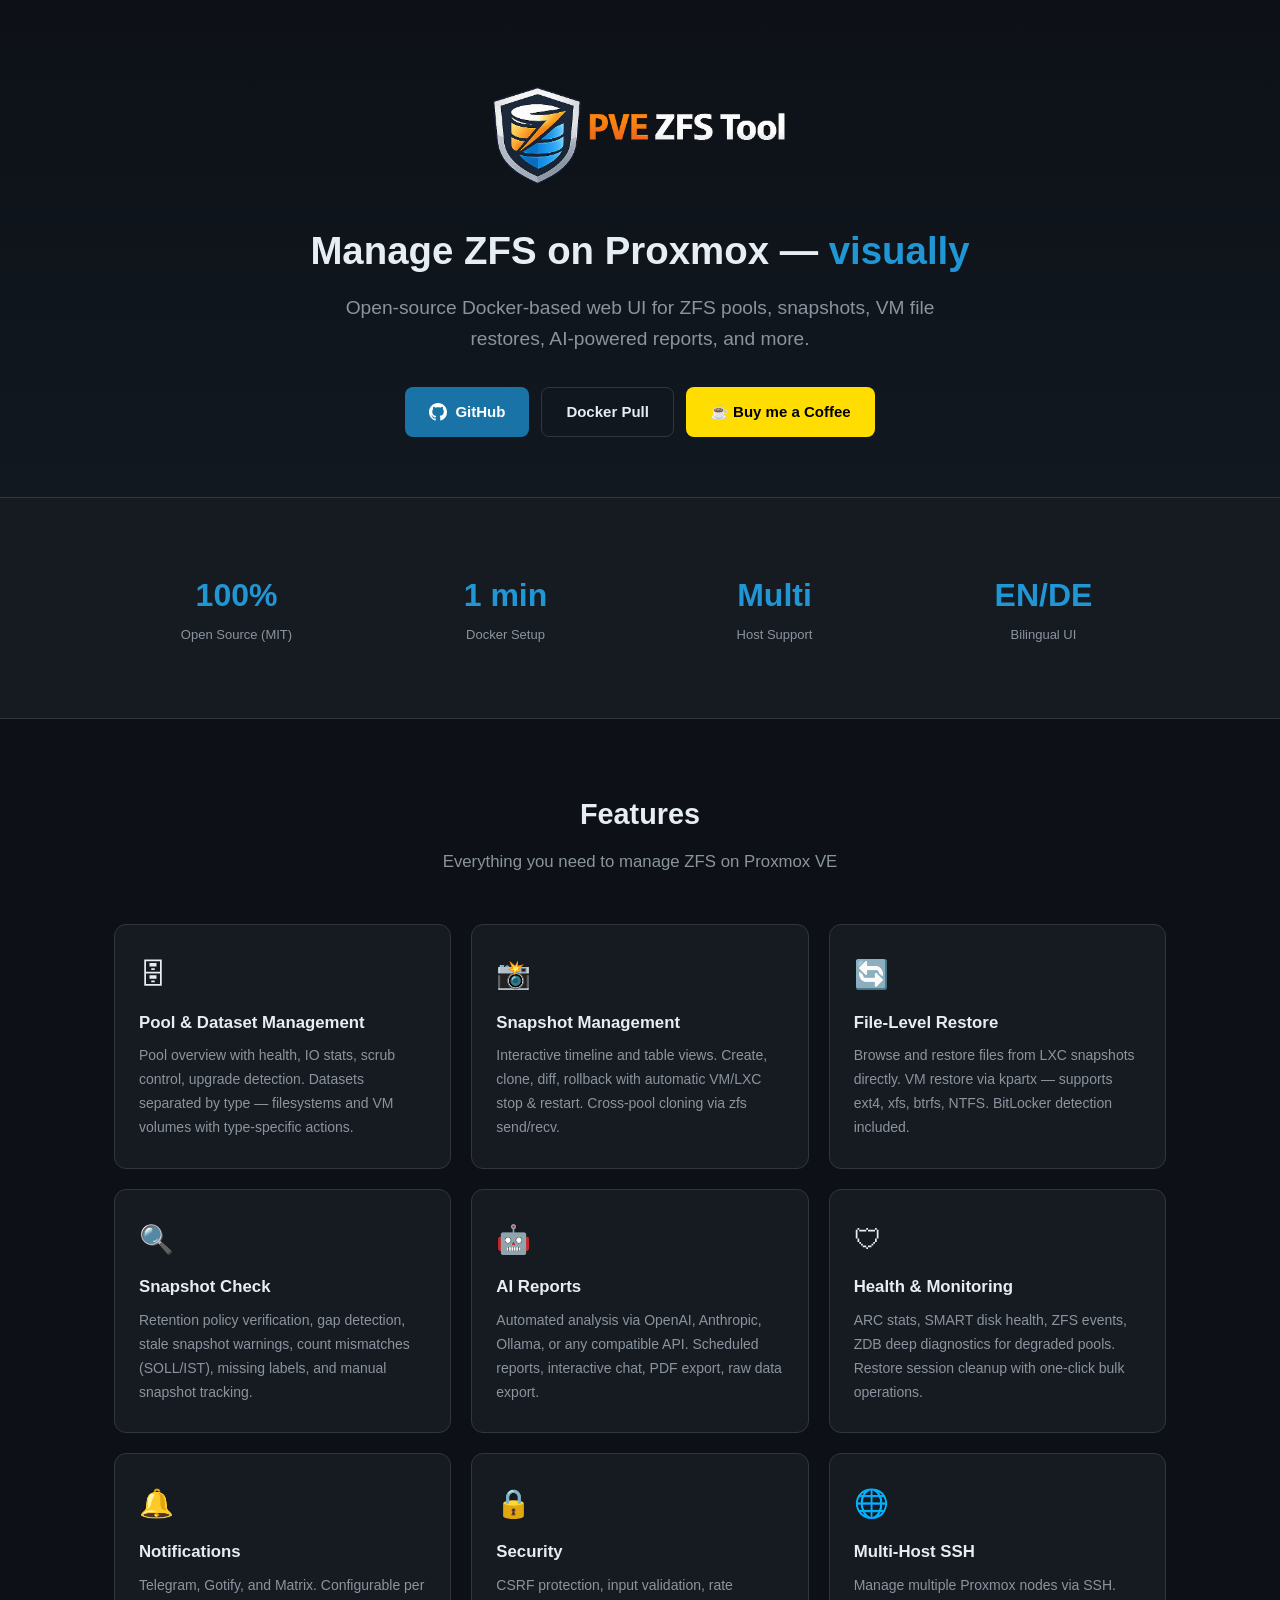
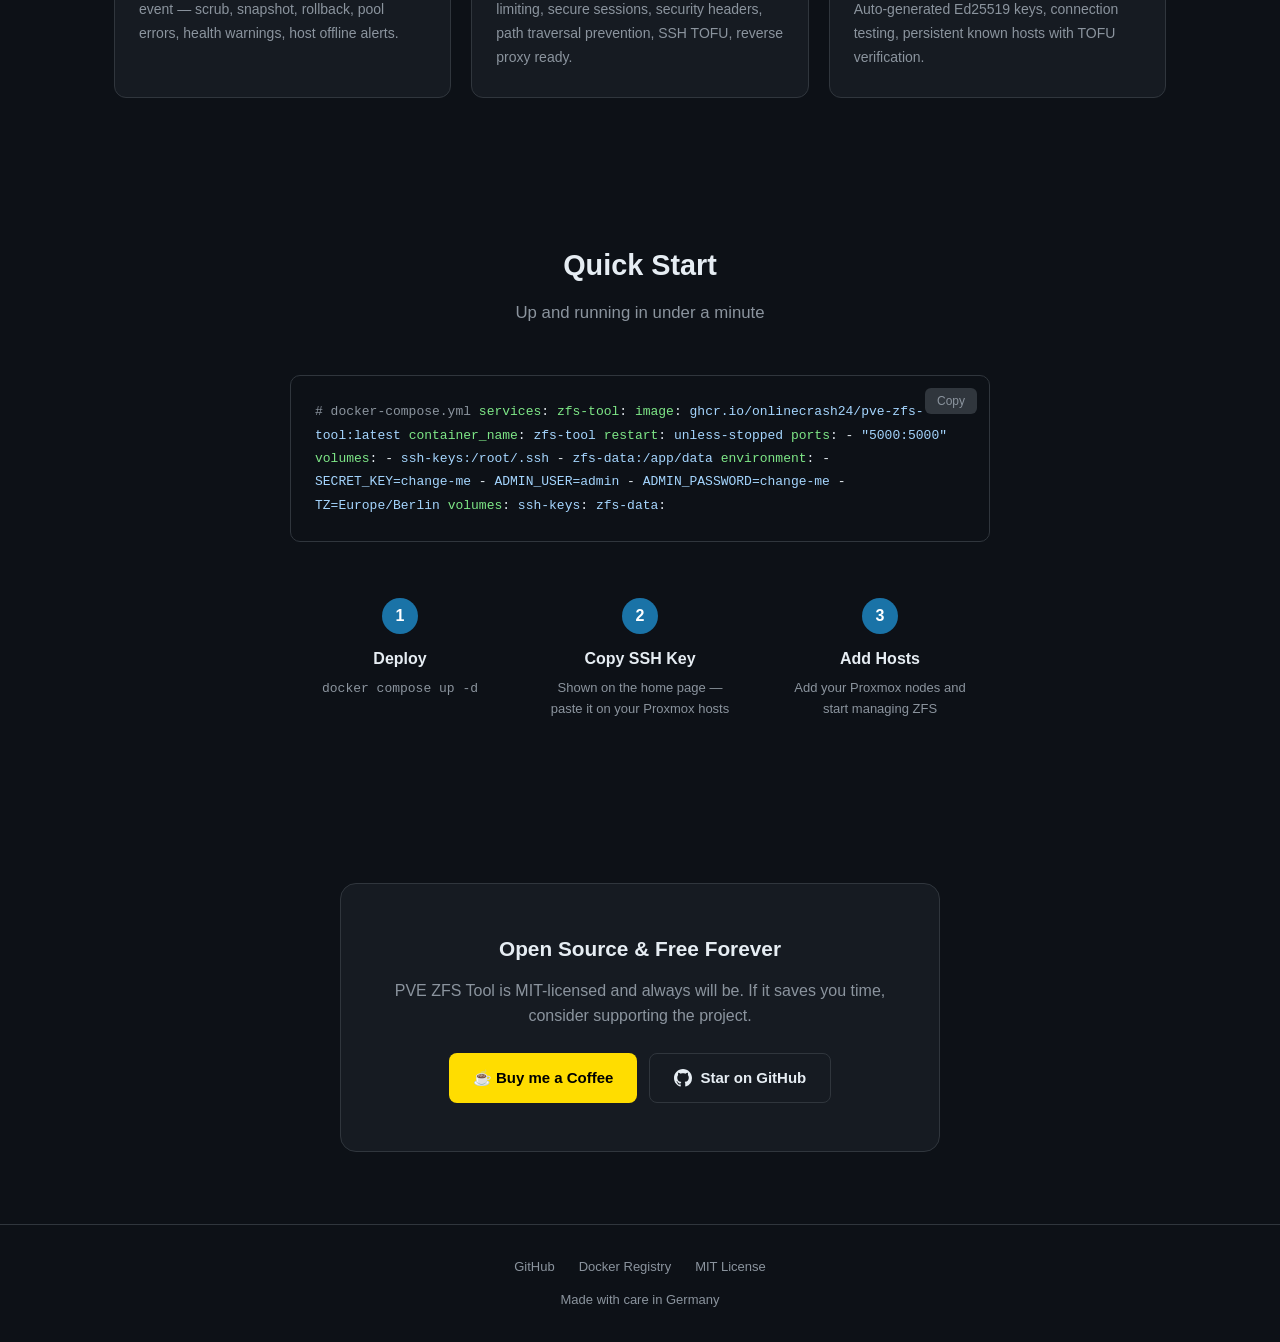
==== docs/index.html @ 01dadf02 "feat: Landing Page für pvezfs.de (GitHub Pages) OnePage mit Dark Theme: Hero, Features, Quick Start," ====
<!DOCTYPE html>
<html lang="en">
<head>
    <meta charset="UTF-8">
    <meta name="viewport" content="width=device-width, initial-scale=1.0">
    <title>PVE ZFS Tool — Manage ZFS on Proxmox, visually</title>
    <meta name="description" content="Open-source Docker-based web UI for managing ZFS pools, datasets, snapshots, and VM file restores across Proxmox VE hosts.">
    <meta property="og:title" content="PVE ZFS Tool">
    <meta property="og:description" content="Manage ZFS on Proxmox — visually. Open Source.">
    <meta property="og:image" content="https://pvezfs.de/logo.png">
    <meta property="og:url" content="https://pvezfs.de">
    <link rel="icon" href="logo.png" type="image/png">
    <style>
        :root {
            --bg: #0d1117;
            --bg-card: #161b22;
            --border: #30363d;
            --text: #e6edf3;
            --text-secondary: #8b949e;
            --accent: #1a73a7;
            --accent-light: #2196d4;
            --success: #3fb950;
            --orange: #d29922;
        }

        * { margin: 0; padding: 0; box-sizing: border-box; }

        body {
            background: var(--bg);
            color: var(--text);
            font-family: -apple-system, BlinkMacSystemFont, 'Segoe UI', Helvetica, Arial, sans-serif;
            line-height: 1.6;
            overflow-x: hidden;
        }

        a { color: var(--accent-light); text-decoration: none; }
        a:hover { text-decoration: underline; }

        .container {
            max-width: 1100px;
            margin: 0 auto;
            padding: 0 24px;
        }

        /* Hero */
        .hero {
            text-align: center;
            padding: 80px 24px 60px;
            background: linear-gradient(180deg, #0d1117 0%, #111820 100%);
        }

        .hero img {
            max-width: 340px;
            margin-bottom: 24px;
        }

        .hero h1 {
            font-size: 2.4rem;
            font-weight: 700;
            margin-bottom: 12px;
        }

        .hero h1 span { color: var(--accent-light); }

        .hero p.tagline {
            font-size: 1.2rem;
            color: var(--text-secondary);
            margin-bottom: 32px;
            max-width: 600px;
            margin-left: auto;
            margin-right: auto;
        }

        .hero-buttons {
            display: flex;
            gap: 12px;
            justify-content: center;
            flex-wrap: wrap;
        }

        .btn {
            display: inline-flex;
            align-items: center;
            gap: 8px;
            padding: 12px 24px;
            border-radius: 8px;
            font-size: 15px;
            font-weight: 600;
            border: none;
            cursor: pointer;
            transition: all 0.2s;
            text-decoration: none;
        }

        .btn-primary {
            background: var(--accent);
            color: #fff;
        }
        .btn-primary:hover { background: var(--accent-light); text-decoration: none; }

        .btn-outline {
            background: transparent;
            color: var(--text);
            border: 1px solid var(--border);
        }
        .btn-outline:hover { border-color: var(--accent); color: var(--accent-light); text-decoration: none; }

        .btn-coffee {
            background: #ffdd00;
            color: #000;
        }
        .btn-coffee:hover { background: #ffcc00; text-decoration: none; }

        /* Section */
        section {
            padding: 72px 0;
        }

        section h2 {
            text-align: center;
            font-size: 1.8rem;
            margin-bottom: 12px;
        }

        section .section-sub {
            text-align: center;
            color: var(--text-secondary);
            margin-bottom: 48px;
            font-size: 1.05rem;
        }

        /* Features */
        .features-grid {
            display: grid;
            grid-template-columns: repeat(3, 1fr);
            gap: 20px;
        }

        .feature-card {
            background: var(--bg-card);
            border: 1px solid var(--border);
            border-radius: 12px;
            padding: 28px 24px;
            transition: border-color 0.2s;
        }

        .feature-card:hover { border-color: var(--accent); }

        .feature-icon {
            font-size: 28px;
            margin-bottom: 12px;
        }

        .feature-card h3 {
            font-size: 1.05rem;
            margin-bottom: 8px;
        }

        .feature-card p {
            font-size: 14px;
            color: var(--text-secondary);
            line-height: 1.7;
        }

        /* Highlights */
        .highlights {
            background: var(--bg-card);
            border-top: 1px solid var(--border);
            border-bottom: 1px solid var(--border);
        }

        .highlights-grid {
            display: grid;
            grid-template-columns: repeat(4, 1fr);
            gap: 24px;
            text-align: center;
        }

        .highlight-item .number {
            font-size: 2rem;
            font-weight: 700;
            color: var(--accent-light);
        }

        .highlight-item .label {
            font-size: 13px;
            color: var(--text-secondary);
            margin-top: 4px;
        }

        /* Quick Start */
        .quickstart {
            background: var(--bg);
        }

        .quickstart-content {
            max-width: 700px;
            margin: 0 auto;
        }

        .code-block {
            background: #0d1117;
            border: 1px solid var(--border);
            border-radius: 10px;
            padding: 24px;
            font-family: 'SFMono-Regular', Consolas, 'Liberation Mono', Menlo, monospace;
            font-size: 13px;
            line-height: 1.8;
            overflow-x: auto;
            position: relative;
        }

        .code-block .comment { color: #8b949e; }
        .code-block .key { color: #7ee787; }
        .code-block .val { color: #a5d6ff; }
        .code-block .cmd { color: #d2a8ff; }

        .copy-btn {
            position: absolute;
            top: 12px;
            right: 12px;
            background: var(--border);
            color: var(--text-secondary);
            border: none;
            border-radius: 6px;
            padding: 6px 12px;
            font-size: 12px;
            cursor: pointer;
        }
        .copy-btn:hover { background: var(--accent); color: #fff; }

        .steps {
            display: grid;
            grid-template-columns: repeat(3, 1fr);
            gap: 20px;
            margin-top: 36px;
        }

        .step {
            text-align: center;
            padding: 20px;
        }

        .step-num {
            display: inline-flex;
            align-items: center;
            justify-content: center;
            width: 36px;
            height: 36px;
            background: var(--accent);
            color: #fff;
            border-radius: 50%;
            font-weight: 700;
            font-size: 16px;
            margin-bottom: 12px;
        }

        .step h4 { margin-bottom: 6px; }
        .step p { font-size: 13px; color: var(--text-secondary); }

        /* Support */
        .support {
            text-align: center;
        }

        .support-box {
            background: var(--bg-card);
            border: 1px solid var(--border);
            border-radius: 16px;
            padding: 48px;
            max-width: 600px;
            margin: 0 auto;
        }

        .support-box h3 {
            font-size: 1.3rem;
            margin-bottom: 12px;
        }

        .support-box p {
            color: var(--text-secondary);
            margin-bottom: 24px;
        }

        .support-buttons {
            display: flex;
            gap: 12px;
            justify-content: center;
            flex-wrap: wrap;
        }

        /* Footer */
        footer {
            border-top: 1px solid var(--border);
            padding: 32px 0;
            text-align: center;
            color: var(--text-secondary);
            font-size: 13px;
        }

        footer a { color: var(--text-secondary); }
        footer a:hover { color: var(--accent-light); }

        .footer-links {
            display: flex;
            gap: 24px;
            justify-content: center;
            margin-bottom: 12px;
        }

        /* Responsive */
        @media (max-width: 768px) {
            .hero h1 { font-size: 1.8rem; }
            .hero p.tagline { font-size: 1rem; }
            .features-grid { grid-template-columns: 1fr; }
            .highlights-grid { grid-template-columns: repeat(2, 1fr); }
            .steps { grid-template-columns: 1fr; }
            .hero img { max-width: 240px; }
        }

        /* SVG icons inline */
        .icon-gh { width: 18px; height: 18px; fill: currentColor; vertical-align: middle; }
    </style>
</head>
<body>

<!-- Hero -->
<section class="hero">
    <div class="container">
        <img src="logo.png" alt="PVE ZFS Tool">
        <h1>Manage ZFS on Proxmox — <span>visually</span></h1>
        <p class="tagline">Open-source Docker-based web UI for ZFS pools, snapshots, VM file restores, AI-powered reports, and more.</p>
        <div class="hero-buttons">
            <a href="https://github.com/onlinecrash24/pve-zfs-tool" class="btn btn-primary" target="_blank">
                <svg class="icon-gh" viewBox="0 0 16 16"><path d="M8 0C3.58 0 0 3.58 0 8c0 3.54 2.29 6.53 5.47 7.59.4.07.55-.17.55-.38 0-.19-.01-.82-.01-1.49-2.01.37-2.53-.49-2.69-.94-.09-.23-.48-.94-.82-1.13-.28-.15-.68-.52-.01-.53.63-.01 1.08.58 1.23.82.72 1.21 1.87.87 2.33.66.07-.52.28-.87.51-1.07-1.78-.2-3.64-.89-3.64-3.95 0-.87.31-1.59.82-2.15-.08-.2-.36-1.02.08-2.12 0 0 .67-.21 2.2.82.64-.18 1.32-.27 2-.27.68 0 1.36.09 2 .27 1.53-1.04 2.2-.82 2.2-.82.44 1.1.16 1.92.08 2.12.51.56.82 1.27.82 2.15 0 3.07-1.87 3.75-3.65 3.95.29.25.54.73.54 1.48 0 1.07-.01 1.93-.01 2.2 0 .21.15.46.55.38A8.013 8.013 0 0016 8c0-4.42-3.58-8-8-8z"/></svg>
                GitHub
            </a>
            <a href="https://github.com/onlinecrash24/pve-zfs-tool/pkgs/container/pve-zfs-tool" class="btn btn-outline" target="_blank">
                Docker Pull
            </a>
            <a href="https://buymeacoffee.com/onlinecrash" class="btn btn-coffee" target="_blank">
                &#9749; Buy me a Coffee
            </a>
        </div>
    </div>
</section>

<!-- Highlights -->
<section class="highlights">
    <div class="container">
        <div class="highlights-grid">
            <div class="highlight-item">
                <div class="number">100%</div>
                <div class="label">Open Source (MIT)</div>
            </div>
            <div class="highlight-item">
                <div class="number">1 min</div>
                <div class="label">Docker Setup</div>
            </div>
            <div class="highlight-item">
                <div class="number">Multi</div>
                <div class="label">Host Support</div>
            </div>
            <div class="highlight-item">
                <div class="number">EN/DE</div>
                <div class="label">Bilingual UI</div>
            </div>
        </div>
    </div>
</section>

<!-- Features -->
<section id="features">
    <div class="container">
        <h2>Features</h2>
        <p class="section-sub">Everything you need to manage ZFS on Proxmox VE</p>
        <div class="features-grid">
            <div class="feature-card">
                <div class="feature-icon">&#x1F5C4;</div>
                <h3>Pool & Dataset Management</h3>
                <p>Pool overview with health, IO stats, scrub control, upgrade detection. Datasets separated by type — filesystems and VM volumes with type-specific actions.</p>
            </div>
            <div class="feature-card">
                <div class="feature-icon">&#x1F4F8;</div>
                <h3>Snapshot Management</h3>
                <p>Interactive timeline and table views. Create, clone, diff, rollback with automatic VM/LXC stop &amp; restart. Cross-pool cloning via zfs send/recv.</p>
            </div>
            <div class="feature-card">
                <div class="feature-icon">&#x1F504;</div>
                <h3>File-Level Restore</h3>
                <p>Browse and restore files from LXC snapshots directly. VM restore via kpartx — supports ext4, xfs, btrfs, NTFS. BitLocker detection included.</p>
            </div>
            <div class="feature-card">
                <div class="feature-icon">&#x1F50D;</div>
                <h3>Snapshot Check</h3>
                <p>Retention policy verification, gap detection, stale snapshot warnings, count mismatches (SOLL/IST), missing labels, and manual snapshot tracking.</p>
            </div>
            <div class="feature-card">
                <div class="feature-icon">&#x1F916;</div>
                <h3>AI Reports</h3>
                <p>Automated analysis via OpenAI, Anthropic, Ollama, or any compatible API. Scheduled reports, interactive chat, PDF export, raw data export.</p>
            </div>
            <div class="feature-card">
                <div class="feature-icon">&#x1F6E1;</div>
                <h3>Health & Monitoring</h3>
                <p>ARC stats, SMART disk health, ZFS events, ZDB deep diagnostics for degraded pools. Restore session cleanup with one-click bulk operations.</p>
            </div>
            <div class="feature-card">
                <div class="feature-icon">&#x1F514;</div>
                <h3>Notifications</h3>
                <p>Telegram, Gotify, and Matrix. Configurable per event — scrub, snapshot, rollback, pool errors, health warnings, host offline alerts.</p>
            </div>
            <div class="feature-card">
                <div class="feature-icon">&#x1F512;</div>
                <h3>Security</h3>
                <p>CSRF protection, input validation, rate limiting, secure sessions, security headers, path traversal prevention, SSH TOFU, reverse proxy ready.</p>
            </div>
            <div class="feature-card">
                <div class="feature-icon">&#x1F310;</div>
                <h3>Multi-Host SSH</h3>
                <p>Manage multiple Proxmox nodes via SSH. Auto-generated Ed25519 keys, connection testing, persistent known hosts with TOFU verification.</p>
            </div>
        </div>
    </div>
</section>

<!-- Quick Start -->
<section class="quickstart" id="quickstart">
    <div class="container">
        <h2>Quick Start</h2>
        <p class="section-sub">Up and running in under a minute</p>
        <div class="quickstart-content">
            <div class="code-block">
                <button class="copy-btn" onclick="copyCode()">Copy</button>
<span class="comment"># docker-compose.yml</span>
<span class="key">services</span>:
  <span class="key">zfs-tool</span>:
    <span class="key">image</span>: <span class="val">ghcr.io/onlinecrash24/pve-zfs-tool:latest</span>
    <span class="key">container_name</span>: <span class="val">zfs-tool</span>
    <span class="key">restart</span>: <span class="val">unless-stopped</span>
    <span class="key">ports</span>:
      - <span class="val">"5000:5000"</span>
    <span class="key">volumes</span>:
      - <span class="val">ssh-keys:/root/.ssh</span>
      - <span class="val">zfs-data:/app/data</span>
    <span class="key">environment</span>:
      - <span class="val">SECRET_KEY=change-me</span>
      - <span class="val">ADMIN_USER=admin</span>
      - <span class="val">ADMIN_PASSWORD=change-me</span>
      - <span class="val">TZ=Europe/Berlin</span>

<span class="key">volumes</span>:
  <span class="val">ssh-keys</span>:
  <span class="val">zfs-data</span>:
            </div>

            <div class="steps">
                <div class="step">
                    <div class="step-num">1</div>
                    <h4>Deploy</h4>
                    <p><code>docker compose up -d</code></p>
                </div>
                <div class="step">
                    <div class="step-num">2</div>
                    <h4>Copy SSH Key</h4>
                    <p>Shown on the home page — paste it on your Proxmox hosts</p>
                </div>
                <div class="step">
                    <div class="step-num">3</div>
                    <h4>Add Hosts</h4>
                    <p>Add your Proxmox nodes and start managing ZFS</p>
                </div>
            </div>
        </div>
    </div>
</section>

<!-- Support -->
<section class="support" id="support">
    <div class="container">
        <div class="support-box">
            <h3>Open Source &amp; Free Forever</h3>
            <p>PVE ZFS Tool is MIT-licensed and always will be. If it saves you time, consider supporting the project.</p>
            <div class="support-buttons">
                <a href="https://buymeacoffee.com/onlinecrash" class="btn btn-coffee" target="_blank">&#9749; Buy me a Coffee</a>
                <a href="https://github.com/onlinecrash24/pve-zfs-tool" class="btn btn-outline" target="_blank">
                    <svg class="icon-gh" viewBox="0 0 16 16"><path d="M8 0C3.58 0 0 3.58 0 8c0 3.54 2.29 6.53 5.47 7.59.4.07.55-.17.55-.38 0-.19-.01-.82-.01-1.49-2.01.37-2.53-.49-2.69-.94-.09-.23-.48-.94-.82-1.13-.28-.15-.68-.52-.01-.53.63-.01 1.08.58 1.23.82.72 1.21 1.87.87 2.33.66.07-.52.28-.87.51-1.07-1.78-.2-3.64-.89-3.64-3.95 0-.87.31-1.59.82-2.15-.08-.2-.36-1.02.08-2.12 0 0 .67-.21 2.2.82.64-.18 1.32-.27 2-.27.68 0 1.36.09 2 .27 1.53-1.04 2.2-.82 2.2-.82.44 1.1.16 1.92.08 2.12.51.56.82 1.27.82 2.15 0 3.07-1.87 3.75-3.65 3.95.29.25.54.73.54 1.48 0 1.07-.01 1.93-.01 2.2 0 .21.15.46.55.38A8.013 8.013 0 0016 8c0-4.42-3.58-8-8-8z"/></svg>
                    Star on GitHub
                </a>
            </div>
        </div>
    </div>
</section>

<!-- Footer -->
<footer>
    <div class="container">
        <div class="footer-links">
            <a href="https://github.com/onlinecrash24/pve-zfs-tool" target="_blank">GitHub</a>
            <a href="https://github.com/onlinecrash24/pve-zfs-tool/pkgs/container/pve-zfs-tool" target="_blank">Docker Registry</a>
            <a href="https://github.com/onlinecrash24/pve-zfs-tool/blob/main/LICENSE" target="_blank">MIT License</a>
        </div>
        <p>Made with care in Germany</p>
    </div>
</footer>

<script>
function copyCode() {
    const text = `services:
  zfs-tool:
    image: ghcr.io/onlinecrash24/pve-zfs-tool:latest
    container_name: zfs-tool
    restart: unless-stopped
    ports:
      - "5000:5000"
    volumes:
      - ssh-keys:/root/.ssh
      - zfs-data:/app/data
    environment:
      - SECRET_KEY=change-me
      - ADMIN_USER=admin
      - ADMIN_PASSWORD=change-me
      - TZ=Europe/Berlin

volumes:
  ssh-keys:
  zfs-data:`;
    navigator.clipboard.writeText(text).then(() => {
        const btn = document.querySelector('.copy-btn');
        btn.textContent = 'Copied!';
        setTimeout(() => btn.textContent = 'Copy', 2000);
    });
}
</script>

</body>
</html>
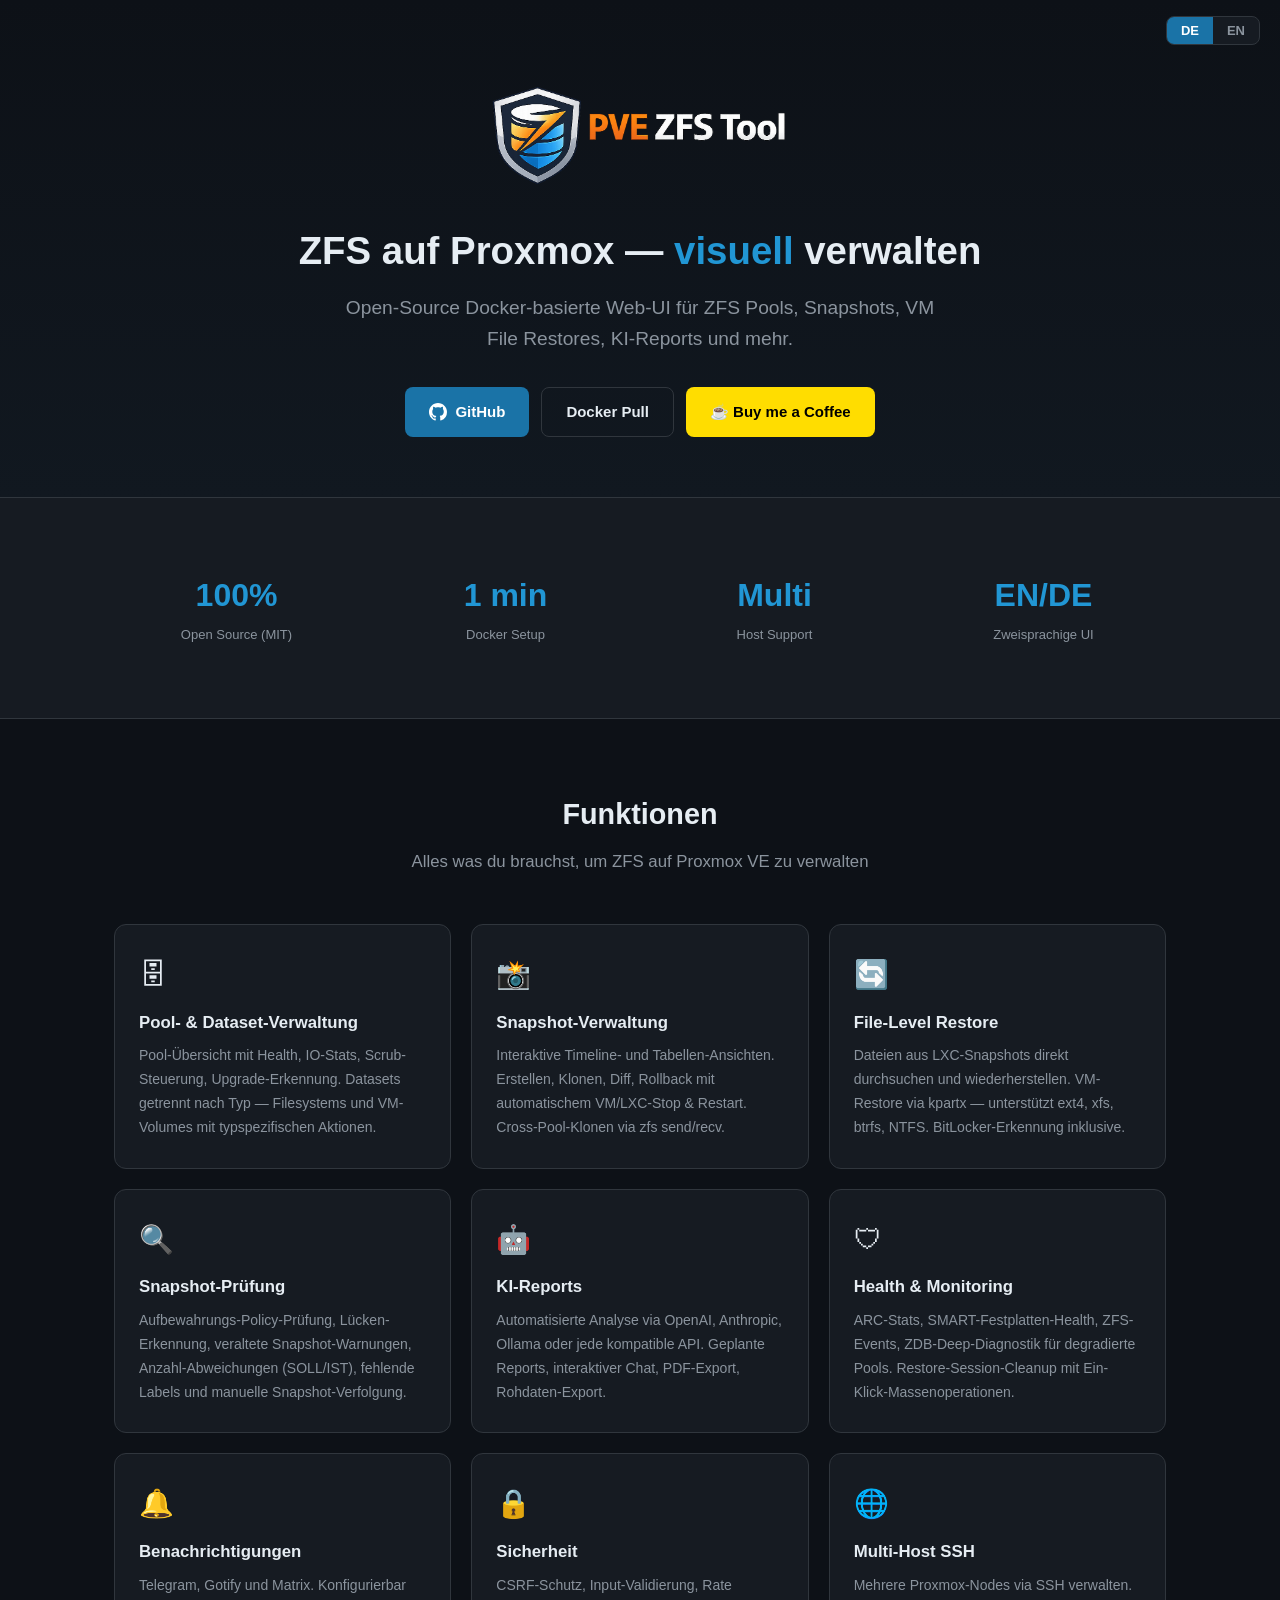
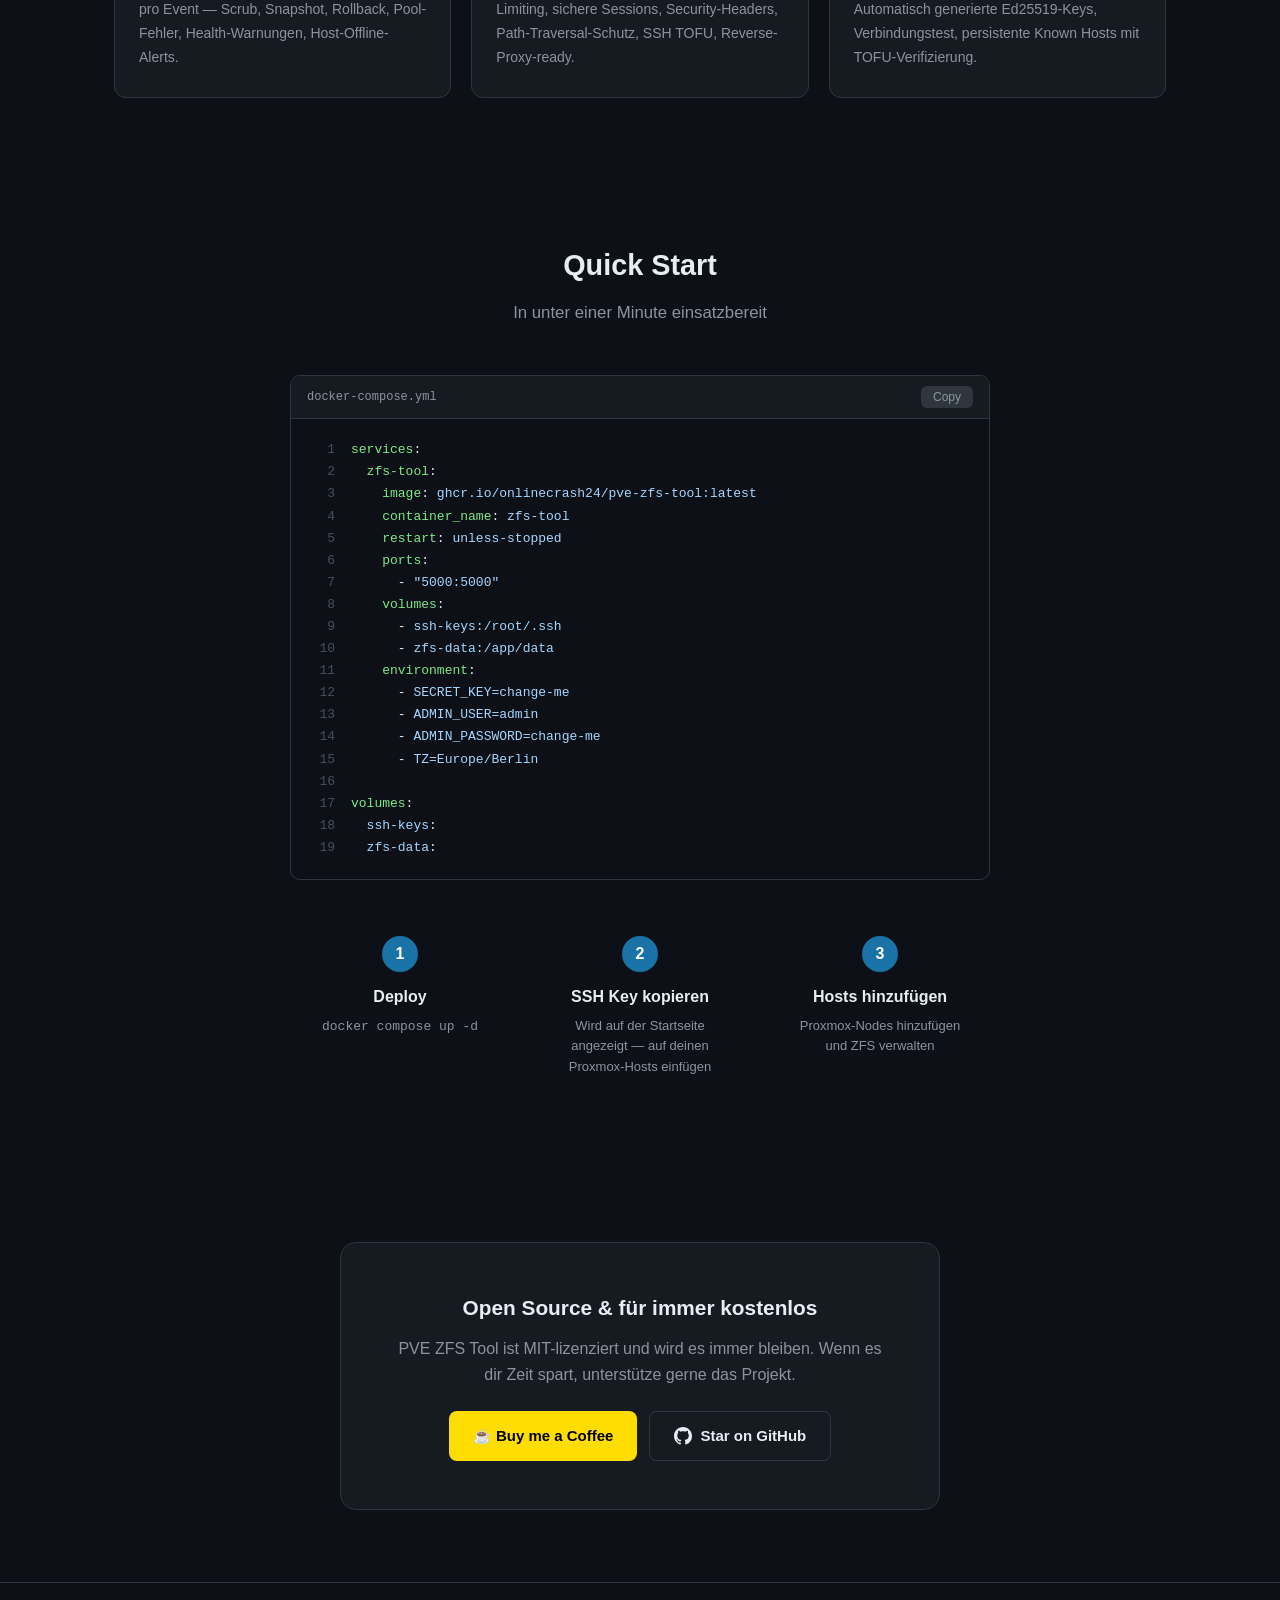
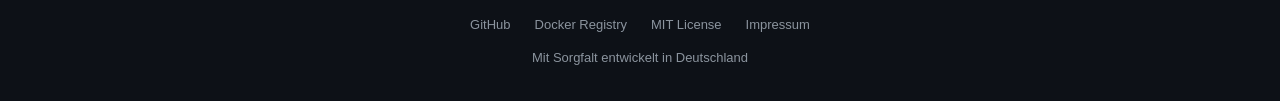
==== commit 9627183d: "feat: Landing Page — Impressum als Popup, Codeblock verbessert, DE/EN Sprachumschaltung" ====
--- a/docs/index.html
+++ b/docs/index.html
@@ -1,12 +1,12 @@
 <!DOCTYPE html>
-<html lang="en">
+<html lang="de">
 <head>
     <meta charset="UTF-8">
     <meta name="viewport" content="width=device-width, initial-scale=1.0">
-    <title>PVE ZFS Tool — Manage ZFS on Proxmox, visually</title>
-    <meta name="description" content="Open-source Docker-based web UI for managing ZFS pools, datasets, snapshots, and VM file restores across Proxmox VE hosts.">
+    <title>PVE ZFS Tool — ZFS auf Proxmox verwalten, visuell</title>
+    <meta name="description" content="Open-Source Docker-basierte Web-UI zur Verwaltung von ZFS Pools, Datasets, Snapshots und VM File Restores auf Proxmox VE Hosts.">
     <meta property="og:title" content="PVE ZFS Tool">
-    <meta property="og:description" content="Manage ZFS on Proxmox — visually. Open Source.">
+    <meta property="og:description" content="ZFS auf Proxmox verwalten — visuell. Open Source.">
     <meta property="og:image" content="https://pvezfs.de/logo.png">
     <meta property="og:url" content="https://pvezfs.de">
     <link rel="icon" href="logo.png" type="image/png">
@@ -42,6 +42,39 @@
             padding: 0 24px;
         }
 
+        /* Language Switch */
+        .lang-switch {
+            position: fixed;
+            top: 16px;
+            right: 20px;
+            z-index: 100;
+            display: flex;
+            background: var(--bg-card);
+            border: 1px solid var(--border);
+            border-radius: 8px;
+            overflow: hidden;
+        }
+
+        .lang-btn {
+            padding: 6px 14px;
+            font-size: 13px;
+            font-weight: 600;
+            color: var(--text-secondary);
+            background: transparent;
+            border: none;
+            cursor: pointer;
+            transition: all 0.2s;
+        }
+
+        .lang-btn.active {
+            background: var(--accent);
+            color: #fff;
+        }
+
+        .lang-btn:hover:not(.active) {
+            color: var(--text);
+        }
+
         /* Hero */
         .hero {
             text-align: center;
@@ -202,32 +235,59 @@
             background: #0d1117;
             border: 1px solid var(--border);
             border-radius: 10px;
-            padding: 24px;
+            overflow: hidden;
+            position: relative;
+        }
+
+        .code-header {
+            display: flex;
+            align-items: center;
+            justify-content: space-between;
+            padding: 10px 16px;
+            background: #161b22;
+            border-bottom: 1px solid var(--border);
+        }
+
+        .code-header span {
+            font-size: 12px;
+            color: var(--text-secondary);
+            font-family: 'SFMono-Regular', Consolas, 'Liberation Mono', Menlo, monospace;
+        }
+
+        .copy-btn {
+            background: var(--border);
+            color: var(--text-secondary);
+            border: none;
+            border-radius: 6px;
+            padding: 4px 12px;
+            font-size: 12px;
+            cursor: pointer;
+            transition: all 0.2s;
+        }
+        .copy-btn:hover { background: var(--accent); color: #fff; }
+
+        .code-body {
+            padding: 20px;
             font-family: 'SFMono-Regular', Consolas, 'Liberation Mono', Menlo, monospace;
             font-size: 13px;
-            line-height: 1.8;
+            line-height: 1.7;
             overflow-x: auto;
-            position: relative;
-        }
-
-        .code-block .comment { color: #8b949e; }
-        .code-block .key { color: #7ee787; }
-        .code-block .val { color: #a5d6ff; }
-        .code-block .cmd { color: #d2a8ff; }
-
-        .copy-btn {
-            position: absolute;
-            top: 12px;
-            right: 12px;
-            background: var(--border);
-            color: var(--text-secondary);
-            border: none;
-            border-radius: 6px;
-            padding: 6px 12px;
-            font-size: 12px;
-            cursor: pointer;
-        }
-        .copy-btn:hover { background: var(--accent); color: #fff; }
+            white-space: pre;
+            tab-size: 2;
+        }
+
+        .code-body .c { color: #8b949e; }        /* comment */
+        .code-body .k { color: #7ee787; }        /* key */
+        .code-body .v { color: #a5d6ff; }        /* value */
+        .code-body .p { color: #e6edf3; }        /* punctuation */
+        .code-body .ln {
+            color: #484f58;
+            user-select: none;
+            display: inline-block;
+            width: 24px;
+            text-align: right;
+            margin-right: 16px;
+        }
 
         .steps {
             display: grid;
@@ -289,6 +349,83 @@
             flex-wrap: wrap;
         }
 
+        /* Impressum Modal */
+        .modal-overlay {
+            display: none;
+            position: fixed;
+            inset: 0;
+            background: rgba(0, 0, 0, 0.7);
+            backdrop-filter: blur(4px);
+            z-index: 200;
+            justify-content: center;
+            align-items: center;
+            padding: 24px;
+        }
+
+        .modal-overlay.active {
+            display: flex;
+        }
+
+        .modal-box {
+            background: var(--bg-card);
+            border: 1px solid var(--border);
+            border-radius: 16px;
+            padding: 40px;
+            max-width: 520px;
+            width: 100%;
+            position: relative;
+            max-height: 80vh;
+            overflow-y: auto;
+            animation: modalIn 0.25s ease;
+        }
+
+        @keyframes modalIn {
+            from { opacity: 0; transform: translateY(20px) scale(0.96); }
+            to   { opacity: 1; transform: translateY(0) scale(1); }
+        }
+
+        .modal-close {
+            position: absolute;
+            top: 14px;
+            right: 16px;
+            background: none;
+            border: none;
+            color: var(--text-secondary);
+            font-size: 22px;
+            cursor: pointer;
+            width: 32px;
+            height: 32px;
+            display: flex;
+            align-items: center;
+            justify-content: center;
+            border-radius: 6px;
+            transition: all 0.2s;
+        }
+
+        .modal-close:hover {
+            background: var(--border);
+            color: var(--text);
+        }
+
+        .modal-box h2 {
+            text-align: left;
+            font-size: 1.4rem;
+            margin-bottom: 24px;
+        }
+
+        .modal-box p {
+            color: var(--text-secondary);
+            font-size: 14px;
+            line-height: 1.8;
+            margin-bottom: 8px;
+        }
+
+        .modal-box .imp-label {
+            color: var(--text);
+            font-weight: 600;
+            margin-top: 16px;
+        }
+
         /* Footer */
         footer {
             border-top: 1px solid var(--border);
@@ -316,6 +453,7 @@
             .highlights-grid { grid-template-columns: repeat(2, 1fr); }
             .steps { grid-template-columns: 1fr; }
             .hero img { max-width: 240px; }
+            .code-body { font-size: 12px; }
         }
 
         /* SVG icons inline */
@@ -324,12 +462,18 @@
 </head>
 <body>
 
+<!-- Language Switch -->
+<div class="lang-switch">
+    <button class="lang-btn active" onclick="setLang('de')" id="btn-de">DE</button>
+    <button class="lang-btn" onclick="setLang('en')" id="btn-en">EN</button>
+</div>
+
 <!-- Hero -->
 <section class="hero">
     <div class="container">
         <img src="logo.png" alt="PVE ZFS Tool">
-        <h1>Manage ZFS on Proxmox — <span>visually</span></h1>
-        <p class="tagline">Open-source Docker-based web UI for ZFS pools, snapshots, VM file restores, AI-powered reports, and more.</p>
+        <h1 data-de="ZFS auf Proxmox — <span>visuell</span> verwalten" data-en="Manage ZFS on Proxmox — <span>visually</span>"></h1>
+        <p class="tagline" data-de="Open-Source Docker-basierte Web-UI f&uuml;r ZFS Pools, Snapshots, VM File Restores, KI-Reports und mehr." data-en="Open-source Docker-based web UI for ZFS pools, snapshots, VM file restores, AI-powered reports, and more."></p>
         <div class="hero-buttons">
             <a href="https://github.com/onlinecrash24/pve-zfs-tool" class="btn btn-primary" target="_blank">
                 <svg class="icon-gh" viewBox="0 0 16 16"><path d="M8 0C3.58 0 0 3.58 0 8c0 3.54 2.29 6.53 5.47 7.59.4.07.55-.17.55-.38 0-.19-.01-.82-.01-1.49-2.01.37-2.53-.49-2.69-.94-.09-.23-.48-.94-.82-1.13-.28-.15-.68-.52-.01-.53.63-.01 1.08.58 1.23.82.72 1.21 1.87.87 2.33.66.07-.52.28-.87.51-1.07-1.78-.2-3.64-.89-3.64-3.95 0-.87.31-1.59.82-2.15-.08-.2-.36-1.02.08-2.12 0 0 .67-.21 2.2.82.64-.18 1.32-.27 2-.27.68 0 1.36.09 2 .27 1.53-1.04 2.2-.82 2.2-.82.44 1.1.16 1.92.08 2.12.51.56.82 1.27.82 2.15 0 3.07-1.87 3.75-3.65 3.95.29.25.54.73.54 1.48 0 1.07-.01 1.93-.01 2.2 0 .21.15.46.55.38A8.013 8.013 0 0016 8c0-4.42-3.58-8-8-8z"/></svg>
@@ -363,7 +507,7 @@
             </div>
             <div class="highlight-item">
                 <div class="number">EN/DE</div>
-                <div class="label">Bilingual UI</div>
+                <div class="label" data-de="Zweisprachige UI" data-en="Bilingual UI"></div>
             </div>
         </div>
     </div>
@@ -372,53 +516,53 @@
 <!-- Features -->
 <section id="features">
     <div class="container">
-        <h2>Features</h2>
-        <p class="section-sub">Everything you need to manage ZFS on Proxmox VE</p>
+        <h2 data-de="Funktionen" data-en="Features"></h2>
+        <p class="section-sub" data-de="Alles was du brauchst, um ZFS auf Proxmox VE zu verwalten" data-en="Everything you need to manage ZFS on Proxmox VE"></p>
         <div class="features-grid">
             <div class="feature-card">
                 <div class="feature-icon">&#x1F5C4;</div>
-                <h3>Pool & Dataset Management</h3>
-                <p>Pool overview with health, IO stats, scrub control, upgrade detection. Datasets separated by type — filesystems and VM volumes with type-specific actions.</p>
+                <h3 data-de="Pool- &amp; Dataset-Verwaltung" data-en="Pool &amp; Dataset Management"></h3>
+                <p data-de="Pool-&Uuml;bersicht mit Health, IO-Stats, Scrub-Steuerung, Upgrade-Erkennung. Datasets getrennt nach Typ — Filesystems und VM-Volumes mit typspezifischen Aktionen." data-en="Pool overview with health, IO stats, scrub control, upgrade detection. Datasets separated by type — filesystems and VM volumes with type-specific actions."></p>
             </div>
             <div class="feature-card">
                 <div class="feature-icon">&#x1F4F8;</div>
-                <h3>Snapshot Management</h3>
-                <p>Interactive timeline and table views. Create, clone, diff, rollback with automatic VM/LXC stop &amp; restart. Cross-pool cloning via zfs send/recv.</p>
+                <h3 data-de="Snapshot-Verwaltung" data-en="Snapshot Management"></h3>
+                <p data-de="Interaktive Timeline- und Tabellen-Ansichten. Erstellen, Klonen, Diff, Rollback mit automatischem VM/LXC-Stop &amp; Restart. Cross-Pool-Klonen via zfs send/recv." data-en="Interactive timeline and table views. Create, clone, diff, rollback with automatic VM/LXC stop &amp; restart. Cross-pool cloning via zfs send/recv."></p>
             </div>
             <div class="feature-card">
                 <div class="feature-icon">&#x1F504;</div>
-                <h3>File-Level Restore</h3>
-                <p>Browse and restore files from LXC snapshots directly. VM restore via kpartx — supports ext4, xfs, btrfs, NTFS. BitLocker detection included.</p>
+                <h3 data-de="File-Level Restore" data-en="File-Level Restore"></h3>
+                <p data-de="Dateien aus LXC-Snapshots direkt durchsuchen und wiederherstellen. VM-Restore via kpartx — unterst&uuml;tzt ext4, xfs, btrfs, NTFS. BitLocker-Erkennung inklusive." data-en="Browse and restore files from LXC snapshots directly. VM restore via kpartx — supports ext4, xfs, btrfs, NTFS. BitLocker detection included."></p>
             </div>
             <div class="feature-card">
                 <div class="feature-icon">&#x1F50D;</div>
-                <h3>Snapshot Check</h3>
-                <p>Retention policy verification, gap detection, stale snapshot warnings, count mismatches (SOLL/IST), missing labels, and manual snapshot tracking.</p>
+                <h3 data-de="Snapshot-Pr&uuml;fung" data-en="Snapshot Check"></h3>
+                <p data-de="Aufbewahrungs-Policy-Pr&uuml;fung, L&uuml;cken-Erkennung, veraltete Snapshot-Warnungen, Anzahl-Abweichungen (SOLL/IST), fehlende Labels und manuelle Snapshot-Verfolgung." data-en="Retention policy verification, gap detection, stale snapshot warnings, count mismatches (SOLL/IST), missing labels, and manual snapshot tracking."></p>
             </div>
             <div class="feature-card">
                 <div class="feature-icon">&#x1F916;</div>
-                <h3>AI Reports</h3>
-                <p>Automated analysis via OpenAI, Anthropic, Ollama, or any compatible API. Scheduled reports, interactive chat, PDF export, raw data export.</p>
+                <h3 data-de="KI-Reports" data-en="AI Reports"></h3>
+                <p data-de="Automatisierte Analyse via OpenAI, Anthropic, Ollama oder jede kompatible API. Geplante Reports, interaktiver Chat, PDF-Export, Rohdaten-Export." data-en="Automated analysis via OpenAI, Anthropic, Ollama, or any compatible API. Scheduled reports, interactive chat, PDF export, raw data export."></p>
             </div>
             <div class="feature-card">
                 <div class="feature-icon">&#x1F6E1;</div>
-                <h3>Health & Monitoring</h3>
-                <p>ARC stats, SMART disk health, ZFS events, ZDB deep diagnostics for degraded pools. Restore session cleanup with one-click bulk operations.</p>
+                <h3 data-de="Health &amp; Monitoring" data-en="Health &amp; Monitoring"></h3>
+                <p data-de="ARC-Stats, SMART-Festplatten-Health, ZFS-Events, ZDB-Deep-Diagnostik f&uuml;r degradierte Pools. Restore-Session-Cleanup mit Ein-Klick-Massenoperationen." data-en="ARC stats, SMART disk health, ZFS events, ZDB deep diagnostics for degraded pools. Restore session cleanup with one-click bulk operations."></p>
             </div>
             <div class="feature-card">
                 <div class="feature-icon">&#x1F514;</div>
-                <h3>Notifications</h3>
-                <p>Telegram, Gotify, and Matrix. Configurable per event — scrub, snapshot, rollback, pool errors, health warnings, host offline alerts.</p>
+                <h3 data-de="Benachrichtigungen" data-en="Notifications"></h3>
+                <p data-de="Telegram, Gotify und Matrix. Konfigurierbar pro Event — Scrub, Snapshot, Rollback, Pool-Fehler, Health-Warnungen, Host-Offline-Alerts." data-en="Telegram, Gotify, and Matrix. Configurable per event — scrub, snapshot, rollback, pool errors, health warnings, host offline alerts."></p>
             </div>
             <div class="feature-card">
                 <div class="feature-icon">&#x1F512;</div>
-                <h3>Security</h3>
-                <p>CSRF protection, input validation, rate limiting, secure sessions, security headers, path traversal prevention, SSH TOFU, reverse proxy ready.</p>
+                <h3 data-de="Sicherheit" data-en="Security"></h3>
+                <p data-de="CSRF-Schutz, Input-Validierung, Rate Limiting, sichere Sessions, Security-Headers, Path-Traversal-Schutz, SSH TOFU, Reverse-Proxy-ready." data-en="CSRF protection, input validation, rate limiting, secure sessions, security headers, path traversal prevention, SSH TOFU, reverse proxy ready."></p>
             </div>
             <div class="feature-card">
                 <div class="feature-icon">&#x1F310;</div>
-                <h3>Multi-Host SSH</h3>
-                <p>Manage multiple Proxmox nodes via SSH. Auto-generated Ed25519 keys, connection testing, persistent known hosts with TOFU verification.</p>
+                <h3 data-de="Multi-Host SSH" data-en="Multi-Host SSH"></h3>
+                <p data-de="Mehrere Proxmox-Nodes via SSH verwalten. Automatisch generierte Ed25519-Keys, Verbindungstest, persistente Known Hosts mit TOFU-Verifizierung." data-en="Manage multiple Proxmox nodes via SSH. Auto-generated Ed25519 keys, connection testing, persistent known hosts with TOFU verification."></p>
             </div>
         </div>
     </div>
@@ -428,30 +572,32 @@
 <section class="quickstart" id="quickstart">
     <div class="container">
         <h2>Quick Start</h2>
-        <p class="section-sub">Up and running in under a minute</p>
+        <p class="section-sub" data-de="In unter einer Minute einsatzbereit" data-en="Up and running in under a minute"></p>
         <div class="quickstart-content">
             <div class="code-block">
-                <button class="copy-btn" onclick="copyCode()">Copy</button>
-<span class="comment"># docker-compose.yml</span>
-<span class="key">services</span>:
-  <span class="key">zfs-tool</span>:
-    <span class="key">image</span>: <span class="val">ghcr.io/onlinecrash24/pve-zfs-tool:latest</span>
-    <span class="key">container_name</span>: <span class="val">zfs-tool</span>
-    <span class="key">restart</span>: <span class="val">unless-stopped</span>
-    <span class="key">ports</span>:
-      - <span class="val">"5000:5000"</span>
-    <span class="key">volumes</span>:
-      - <span class="val">ssh-keys:/root/.ssh</span>
-      - <span class="val">zfs-data:/app/data</span>
-    <span class="key">environment</span>:
-      - <span class="val">SECRET_KEY=change-me</span>
-      - <span class="val">ADMIN_USER=admin</span>
-      - <span class="val">ADMIN_PASSWORD=change-me</span>
-      - <span class="val">TZ=Europe/Berlin</span>
-
-<span class="key">volumes</span>:
-  <span class="val">ssh-keys</span>:
-  <span class="val">zfs-data</span>:
+                <div class="code-header">
+                    <span>docker-compose.yml</span>
+                    <button class="copy-btn" onclick="copyCode()">Copy</button>
+                </div>
+                <div class="code-body"><span class="ln"> 1</span><span class="k">services</span><span class="p">:</span>
+<span class="ln"> 2</span>  <span class="k">zfs-tool</span><span class="p">:</span>
+<span class="ln"> 3</span>    <span class="k">image</span><span class="p">:</span> <span class="v">ghcr.io/onlinecrash24/pve-zfs-tool:latest</span>
+<span class="ln"> 4</span>    <span class="k">container_name</span><span class="p">:</span> <span class="v">zfs-tool</span>
+<span class="ln"> 5</span>    <span class="k">restart</span><span class="p">:</span> <span class="v">unless-stopped</span>
+<span class="ln"> 6</span>    <span class="k">ports</span><span class="p">:</span>
+<span class="ln"> 7</span>      - <span class="v">"5000:5000"</span>
+<span class="ln"> 8</span>    <span class="k">volumes</span><span class="p">:</span>
+<span class="ln"> 9</span>      - <span class="v">ssh-keys:/root/.ssh</span>
+<span class="ln">10</span>      - <span class="v">zfs-data:/app/data</span>
+<span class="ln">11</span>    <span class="k">environment</span><span class="p">:</span>
+<span class="ln">12</span>      - <span class="v">SECRET_KEY=change-me</span>
+<span class="ln">13</span>      - <span class="v">ADMIN_USER=admin</span>
+<span class="ln">14</span>      - <span class="v">ADMIN_PASSWORD=change-me</span>
+<span class="ln">15</span>      - <span class="v">TZ=Europe/Berlin</span>
+<span class="ln">16</span>
+<span class="ln">17</span><span class="k">volumes</span><span class="p">:</span>
+<span class="ln">18</span>  <span class="v">ssh-keys</span><span class="p">:</span>
+<span class="ln">19</span>  <span class="v">zfs-data</span><span class="p">:</span></div>
             </div>
 
             <div class="steps">
@@ -462,13 +608,13 @@
                 </div>
                 <div class="step">
                     <div class="step-num">2</div>
-                    <h4>Copy SSH Key</h4>
-                    <p>Shown on the home page — paste it on your Proxmox hosts</p>
+                    <h4 data-de="SSH Key kopieren" data-en="Copy SSH Key"></h4>
+                    <p data-de="Wird auf der Startseite angezeigt — auf deinen Proxmox-Hosts einf&uuml;gen" data-en="Shown on the home page — paste it on your Proxmox hosts"></p>
                 </div>
                 <div class="step">
                     <div class="step-num">3</div>
-                    <h4>Add Hosts</h4>
-                    <p>Add your Proxmox nodes and start managing ZFS</p>
+                    <h4 data-de="Hosts hinzuf&uuml;gen" data-en="Add Hosts"></h4>
+                    <p data-de="Proxmox-Nodes hinzuf&uuml;gen und ZFS verwalten" data-en="Add your Proxmox nodes and start managing ZFS"></p>
                 </div>
             </div>
         </div>
@@ -479,8 +625,8 @@
 <section class="support" id="support">
     <div class="container">
         <div class="support-box">
-            <h3>Open Source &amp; Free Forever</h3>
-            <p>PVE ZFS Tool is MIT-licensed and always will be. If it saves you time, consider supporting the project.</p>
+            <h3 data-de="Open Source &amp; f&uuml;r immer kostenlos" data-en="Open Source &amp; Free Forever"></h3>
+            <p data-de="PVE ZFS Tool ist MIT-lizenziert und wird es immer bleiben. Wenn es dir Zeit spart, unterst&uuml;tze gerne das Projekt." data-en="PVE ZFS Tool is MIT-licensed and always will be. If it saves you time, consider supporting the project."></p>
             <div class="support-buttons">
                 <a href="https://buymeacoffee.com/onlinecrash" class="btn btn-coffee" target="_blank">&#9749; Buy me a Coffee</a>
                 <a href="https://github.com/onlinecrash24/pve-zfs-tool" class="btn btn-outline" target="_blank">
@@ -491,6 +637,27 @@
         </div>
     </div>
 </section>
+
+<!-- Impressum Modal -->
+<div class="modal-overlay" id="impressum-modal" onclick="if(event.target===this)closeImpressum()">
+    <div class="modal-box">
+        <button class="modal-close" onclick="closeImpressum()">&times;</button>
+        <h2>Impressum</h2>
+        <p class="imp-label" data-de="Angaben gem&auml;&szlig; &sect; 5 TMG" data-en="Information according to &sect; 5 TMG"></p>
+        <p>
+            Max Mustermann<br>
+            Musterstra&szlig;e 1<br>
+            12345 Musterstadt<br>
+            Deutschland
+        </p>
+        <p class="imp-label" data-de="Kontakt" data-en="Contact"></p>
+        <p>
+            E-Mail: <a href="mailto:info@pvezfs.de">info@pvezfs.de</a>
+        </p>
+        <p class="imp-label" data-de="Haftungsausschluss" data-en="Disclaimer"></p>
+        <p data-de="Die Inhalte dieser Website wurden mit gr&ouml;&szlig;ter Sorgfalt erstellt. F&uuml;r die Richtigkeit, Vollst&auml;ndigkeit und Aktualit&auml;t der Inhalte wird jedoch keine Gew&auml;hr &uuml;bernommen. Die Nutzung der Software erfolgt auf eigenes Risiko." data-en="The contents of this website have been created with the greatest care. However, no guarantee is given for the accuracy, completeness, or timeliness of the content. Use of the software is at your own risk."></p>
+    </div>
+</div>
 
 <!-- Footer -->
 <footer>
@@ -499,8 +666,9 @@
             <a href="https://github.com/onlinecrash24/pve-zfs-tool" target="_blank">GitHub</a>
             <a href="https://github.com/onlinecrash24/pve-zfs-tool/pkgs/container/pve-zfs-tool" target="_blank">Docker Registry</a>
             <a href="https://github.com/onlinecrash24/pve-zfs-tool/blob/main/LICENSE" target="_blank">MIT License</a>
+            <a href="#" onclick="openImpressum();return false">Impressum</a>
         </div>
-        <p>Made with care in Germany</p>
+        <p data-de="Mit Sorgfalt entwickelt in Deutschland" data-en="Made with care in Germany"></p>
     </div>
 </footer>
 
@@ -531,6 +699,50 @@
         setTimeout(() => btn.textContent = 'Copy', 2000);
     });
 }
+
+/* i18n */
+let currentLang = localStorage.getItem('pvezfs-lang') || 'de';
+
+function setLang(lang) {
+    currentLang = lang;
+    localStorage.setItem('pvezfs-lang', lang);
+    document.documentElement.lang = lang;
+
+    document.getElementById('btn-de').classList.toggle('active', lang === 'de');
+    document.getElementById('btn-en').classList.toggle('active', lang === 'en');
+
+    document.querySelectorAll('[data-de]').forEach(el => {
+        const text = el.getAttribute('data-' + lang);
+        if (text) el.innerHTML = text;
+    });
+
+    /* Update meta */
+    if (lang === 'de') {
+        document.title = 'PVE ZFS Tool — ZFS auf Proxmox verwalten, visuell';
+        document.querySelector('meta[name="description"]').content = 'Open-Source Docker-basierte Web-UI zur Verwaltung von ZFS Pools, Datasets, Snapshots und VM File Restores auf Proxmox VE Hosts.';
+    } else {
+        document.title = 'PVE ZFS Tool — Manage ZFS on Proxmox, visually';
+        document.querySelector('meta[name="description"]').content = 'Open-source Docker-based web UI for managing ZFS pools, datasets, snapshots, and VM file restores across Proxmox VE hosts.';
+    }
+}
+
+/* Impressum Modal */
+function openImpressum() {
+    document.getElementById('impressum-modal').classList.add('active');
+    document.body.style.overflow = 'hidden';
+}
+
+function closeImpressum() {
+    document.getElementById('impressum-modal').classList.remove('active');
+    document.body.style.overflow = '';
+}
+
+document.addEventListener('keydown', e => {
+    if (e.key === 'Escape') closeImpressum();
+});
+
+/* Init */
+setLang(currentLang);
 </script>
 
 </body>
